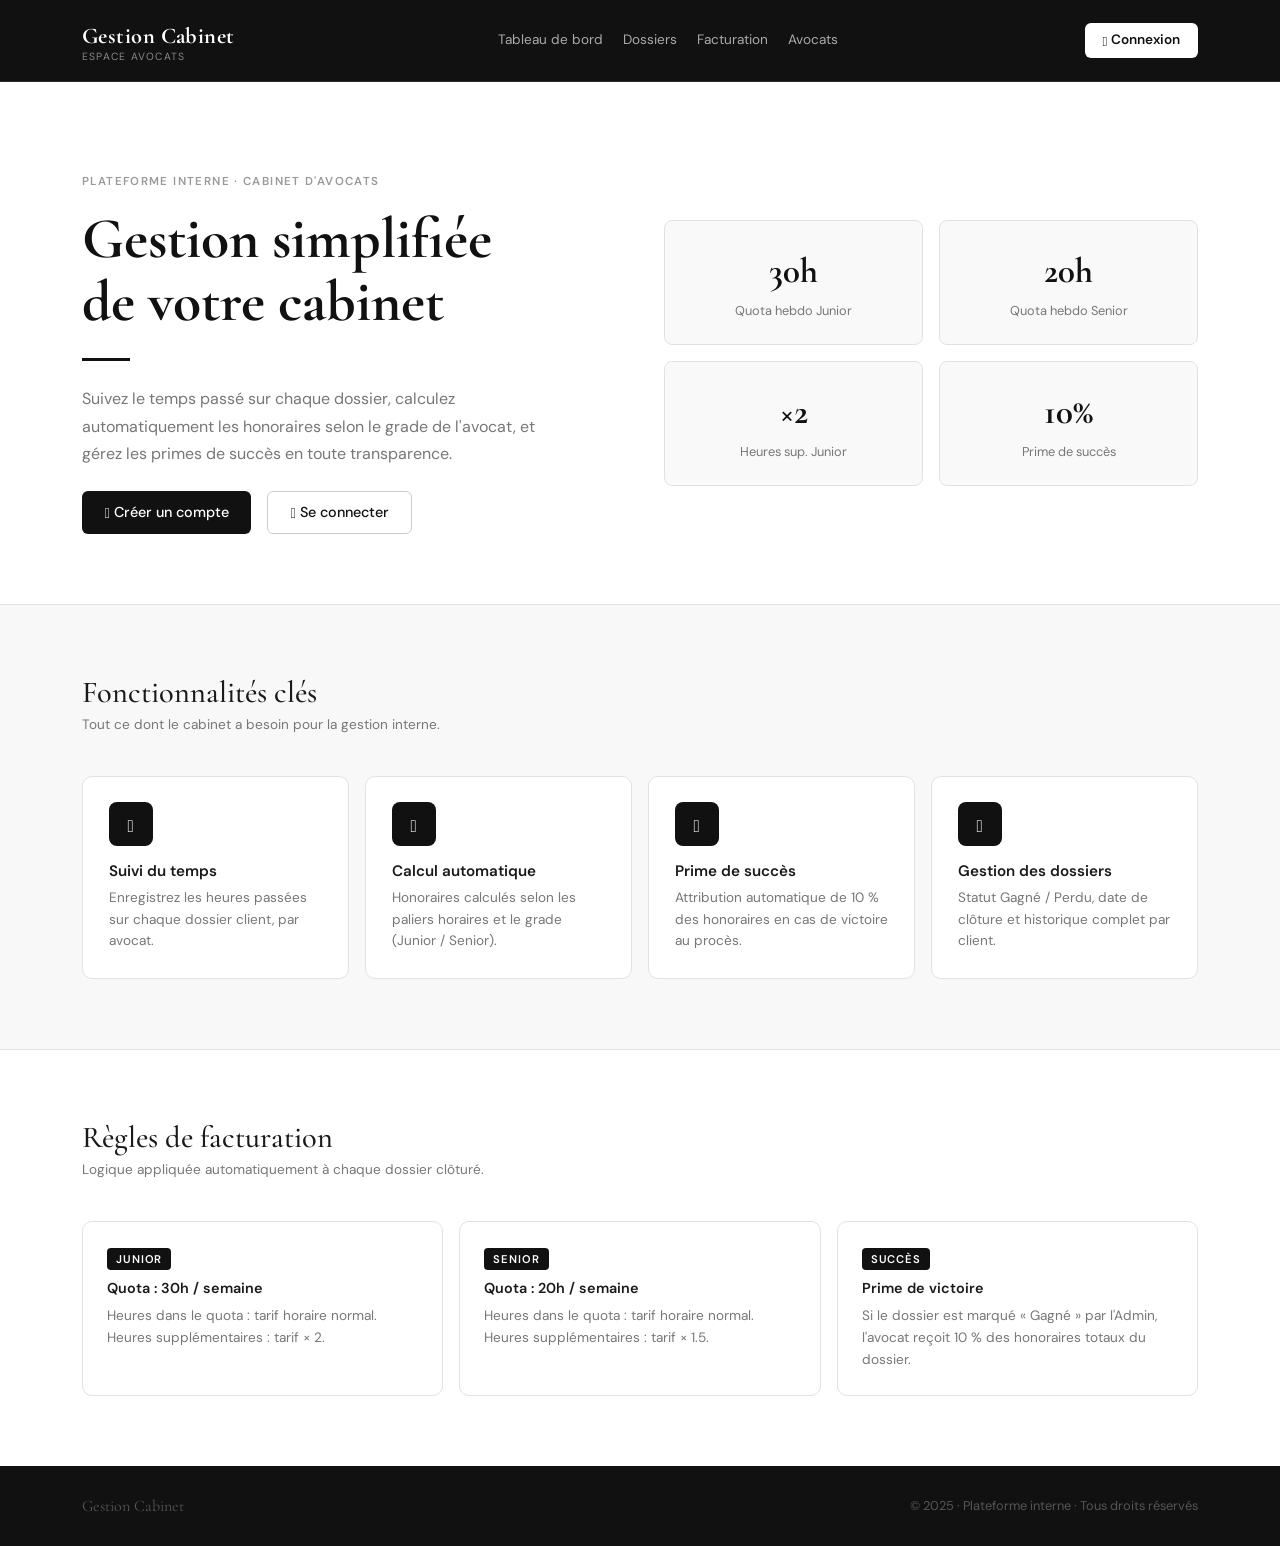
==== index.html @ fd69fd49 "add index.html" ====
<!DOCTYPE html>
<html lang="fr">

<head>
  <meta charset="UTF-8" />
  <meta name="viewport" content="width=device-width, initial-scale=1.0" />
  <title>Gestion Cabinet — Espace Avocats</title>
  <link href="./assets/css/bootstrap.min.css" rel="stylesheet" />
  <link
    href="https://fonts.googleapis.com/css2?family=Cormorant+Garamond:wght@400;600;700&family=DM+Sans:wght@300;400;500;600&display=swap"
    rel="stylesheet" />
  <link href="./assets/css/bootstrap-icons.min.css" rel="stylesheet" />
  <script src="./assets/js/jquery-4.0.0.min.js"></script>
  <style>
    :root {
      --dark: #111111;
      --dark2: #1c1c1c;
      --accent: #2c2c2c;
      --border: #e2e2e2;
      --text: #1a1a1a;
      --muted: #777;
    }

    * {
      box-sizing: border-box;
    }

    body {
      font-family: 'DM Sans', sans-serif;
      background: #ffffff;
      color: var(--text);
      min-height: 100vh;
    }

    h1,
    h2,
    h3,
    .font-serif {
      font-family: 'Cormorant Garamond', serif;
    }

    /* ---- NAVBAR ---- */
    .navbar {
      background-color: var(--dark) !important;
      padding: 0.85rem 0;
      border-bottom: 1px solid #2a2a2a;
    }

    .navbar-brand {
      font-family: 'Cormorant Garamond', serif;
      font-size: 1.4rem;
      font-weight: 700;
      color: #fff !important;
      letter-spacing: 0.02em;
    }

    .navbar-brand small {
      font-size: 0.65rem;
      font-family: 'DM Sans', sans-serif;
      font-weight: 400;
      letter-spacing: 0.12em;
      text-transform: uppercase;
      color: #888;
      display: block;
      line-height: 1;
    }

    .navbar .nav-link {
      color: #aaa !important;
      font-size: 0.85rem;
      transition: color .2s;
    }

    .navbar .nav-link:hover {
      color: #fff !important;
    }

    .btn-dark-nav {
      background: #fff;
      color: var(--dark);
      font-weight: 600;
      font-size: 0.85rem;
      border: none;
      padding: 0.45rem 1.1rem;
      border-radius: 6px;
      transition: background .2s, color .2s;
    }

    .btn-dark-nav:hover {
      background: #e0e0e0;
      color: var(--dark);
    }

    /* ---- MODAL ---- */
    .modal-header {
      border-bottom: 1px solid var(--border);
    }

    .modal-footer {
      border-top: 1px solid var(--border);
    }

    .modal-title {
      font-family: 'Cormorant Garamond', serif;
      font-size: 1.4rem;
    }

    .btn-dark-main {
      background: var(--dark);
      color: #fff;
      border: none;
      font-weight: 500;
      font-size: 0.9rem;
      padding: 0.6rem 1.4rem;
      border-radius: 6px;
      transition: background .2s;
    }

    .btn-dark-main:hover {
      background: #2c2c2c;
      color: #fff;
    }

    .btn-outline-dark-main {
      background: transparent;
      color: var(--dark);
      border: 1px solid #ccc;
      font-weight: 500;
      font-size: 0.9rem;
      padding: 0.6rem 1.4rem;
      border-radius: 6px;
      transition: border-color .2s, background .2s;
    }

    .btn-outline-dark-main:hover {
      border-color: var(--dark);
      background: #f5f5f5;
    }

    .form-control,
    .form-select {
      border: 1px solid #d5d5d5;
      border-radius: 6px;
      font-size: 0.9rem;
      padding: 0.55rem 0.85rem;
    }

    .form-control:focus,
    .form-select:focus {
      border-color: var(--dark);
      box-shadow: 0 0 0 3px rgba(17, 17, 17, .08);
    }

    .form-label {
      font-size: 0.82rem;
      font-weight: 600;
      color: #444;
      margin-bottom: 0.3rem;
    }

    /* ---- HERO ---- */
    .hero {
      padding: 90px 0 70px;
      background: #fff;
    }

    .hero h1 {
      font-size: clamp(2.4rem, 4.5vw, 3.6rem);
      font-weight: 700;
      line-height: 1.1;
      color: var(--dark);
    }

    .hero p {
      font-size: 1rem;
      color: var(--muted);
      max-width: 480px;
      line-height: 1.7;
    }

    .hero-divider {
      width: 48px;
      height: 3px;
      background: var(--dark);
      margin: 1.5rem 0;
    }

    /* ---- FEATURES ---- */
    .features {
      padding: 70px 0;
      background: #f8f8f8;
      border-top: 1px solid var(--border);
      border-bottom: 1px solid var(--border);
    }

    .feat-card {
      background: #fff;
      border: 1px solid var(--border);
      border-radius: 10px;
      padding: 1.6rem;
      height: 100%;
      transition: border-color .25s, box-shadow .25s;
    }

    .feat-card:hover {
      border-color: #aaa;
      box-shadow: 0 4px 20px rgba(0, 0, 0, 0.06);
    }

    .feat-icon {
      width: 44px;
      height: 44px;
      background: var(--dark);
      border-radius: 8px;
      display: flex;
      align-items: center;
      justify-content: center;
      color: #fff;
      font-size: 1.1rem;
      margin-bottom: 1rem;
      flex-shrink: 0;
    }

    .feat-card h6 {
      font-weight: 600;
      font-size: 0.95rem;
      margin-bottom: 0.4rem;
    }

    .feat-card p {
      font-size: 0.85rem;
      color: var(--muted);
      margin: 0;
      line-height: 1.6;
    }

    /* ---- RULES ---- */
    .rules-section {
      padding: 70px 0;
    }

    .rule-badge {
      display: inline-block;
      background: var(--dark);
      color: #fff;
      border-radius: 4px;
      font-size: 0.7rem;
      font-weight: 600;
      letter-spacing: 0.08em;
      text-transform: uppercase;
      padding: 3px 9px;
      margin-bottom: 0.6rem;
    }

    .rule-card {
      border: 1px solid var(--border);
      border-radius: 10px;
      padding: 1.5rem;
      background: #fff;
      height: 100%;
    }

    .rule-card h6 {
      font-weight: 600;
      font-size: 0.9rem;
    }

    .rule-card p {
      font-size: 0.85rem;
      color: var(--muted);
      margin: 0;
      line-height: 1.6;
    }

    /* ---- FOOTER ---- */
    footer {
      background: var(--dark);
      color: #666;
      padding: 28px 0;
      font-size: 0.8rem;
    }

    footer span {
      color: #555;
    }

    /* ---- TABS in modal ---- */
    .modal .nav-tabs {
      border-bottom: 1px solid var(--border);
      margin-bottom: 1.2rem;
    }

    .modal .nav-tabs .nav-link {
      font-size: 0.85rem;
      font-weight: 500;
      color: var(--muted);
      border: none;
      padding: 0.5rem 1rem;
      border-bottom: 2px solid transparent;
      border-radius: 0;
    }

    .modal .nav-tabs .nav-link.active {
      color: var(--dark);
      border-bottom-color: var(--dark);
      background: none;
    }

    @keyframes fadeUp {
      from {
        opacity: 0;
        transform: translateY(16px);
      }

      to {
        opacity: 1;
        transform: translateY(0);
      }
    }

    .fade-up {
      animation: fadeUp .6s ease both;
    }

    .d1 {
      animation-delay: .1s;
    }

    .d2 {
      animation-delay: .2s;
    }

    .d3 {
      animation-delay: .3s;
    }
  </style>
</head>

<body>

  <!-- NAVBAR -->
  <nav class="navbar navbar-expand-lg navbar-dark">
    <div class="container">
      <a class="navbar-brand" href="#">
        Gestion Cabinet
        <small>Espace Avocats</small>
      </a>
      <button class="navbar-toggler border-0" type="button" data-bs-toggle="collapse" data-bs-target="#nav">
        <span class="navbar-toggler-icon"></span>
      </button>
      <div class="collapse navbar-collapse" id="nav">
        <ul class="navbar-nav mx-auto gap-1">
          <li class="nav-item"><a class="nav-link" href="#">Tableau de bord</a></li>
          <li class="nav-item"><a class="nav-link" href="#">Dossiers</a></li>
          <li class="nav-item"><a class="nav-link" href="#">Facturation</a></li>
          <li class="nav-item"><a class="nav-link" href="#">Avocats</a></li>
        </ul>
        <div class="d-flex gap-2 mt-3 mt-lg-0">
          <button class="btn-dark-nav" data-bs-toggle="modal" data-bs-target="#authModal">
            <i class="bi bi-box-arrow-in-right me-1"></i>Connexion
          </button>
        </div>
      </div>
    </div>
  </nav>

  <!-- HERO -->
  <section class="hero">
    <div class="container">
      <div class="row align-items-center g-5">
        <div class="col-lg-6">
          <p class="text-uppercase" style="font-size:.72rem;letter-spacing:.12em;color:#999;font-weight:600;"
            class="fade-up">
            Plateforme interne · Cabinet d'avocats
          </p>
          <h1 class="fade-up d1">Gestion simplifiée<br />de votre cabinet</h1>
          <div class="hero-divider fade-up d2"></div>
          <p class="fade-up d2">
            Suivez le temps passé sur chaque dossier, calculez automatiquement les honoraires selon le grade de
            l'avocat, et gérez les primes de succès en toute transparence.
          </p>
          <div class="d-flex gap-3 flex-wrap mt-4 fade-up d3">
            <button class="btn-dark-main" data-bs-toggle="modal" data-bs-target="#authModal">
              <i class="bi bi-person-plus me-1"></i>Créer un compte
            </button>
            <button class="btn-outline-dark-main" data-bs-toggle="modal" data-bs-target="#authModal"
              onclick="switchTab('login')">
              <i class="bi bi-box-arrow-in-right me-1"></i>Se connecter
            </button>
          </div>
        </div>
        <div class="col-lg-6 fade-up d2">
          <div class="row g-3">
            <div class="col-6">
              <div class="p-4 border rounded-3 text-center" style="background:#f9f9f9;">
                <div style="font-family:'Cormorant Garamond',serif;font-size:2.2rem;font-weight:700;color:var(--dark);">
                  30h</div>
                <div style="font-size:.8rem;color:var(--muted);margin-top:.2rem;">Quota hebdo Junior</div>
              </div>
            </div>
            <div class="col-6">
              <div class="p-4 border rounded-3 text-center" style="background:#f9f9f9;">
                <div style="font-family:'Cormorant Garamond',serif;font-size:2.2rem;font-weight:700;color:var(--dark);">
                  20h</div>
                <div style="font-size:.8rem;color:var(--muted);margin-top:.2rem;">Quota hebdo Senior</div>
              </div>
            </div>
            <div class="col-6">
              <div class="p-4 border rounded-3 text-center" style="background:#f9f9f9;">
                <div style="font-family:'Cormorant Garamond',serif;font-size:2.2rem;font-weight:700;color:var(--dark);">
                  ×2</div>
                <div style="font-size:.8rem;color:var(--muted);margin-top:.2rem;">Heures sup. Junior</div>
              </div>
            </div>
            <div class="col-6">
              <div class="p-4 border rounded-3 text-center" style="background:#f9f9f9;">
                <div style="font-family:'Cormorant Garamond',serif;font-size:2.2rem;font-weight:700;color:var(--dark);">
                  10%</div>
                <div style="font-size:.8rem;color:var(--muted);margin-top:.2rem;">Prime de succès</div>
              </div>
            </div>
          </div>
        </div>
      </div>
    </div>
  </section>

  <!-- FEATURES -->
  <section class="features">
    <div class="container">
      <h2 class="mb-1" style="font-size:1.9rem;">Fonctionnalités clés</h2>
      <p style="font-size:.85rem;color:var(--muted);margin-bottom:2.5rem;">Tout ce dont le cabinet a besoin pour la
        gestion interne.</p>
      <div class="row g-3">
        <div class="col-md-6 col-lg-3">
          <div class="feat-card">
            <div class="feat-icon"><i class="bi bi-clock-history"></i></div>
            <h6>Suivi du temps</h6>
            <p>Enregistrez les heures passées sur chaque dossier client, par avocat.</p>
          </div>
        </div>
        <div class="col-md-6 col-lg-3">
          <div class="feat-card">
            <div class="feat-icon"><i class="bi bi-calculator"></i></div>
            <h6>Calcul automatique</h6>
            <p>Honoraires calculés selon les paliers horaires et le grade (Junior / Senior).</p>
          </div>
        </div>
        <div class="col-md-6 col-lg-3">
          <div class="feat-card">
            <div class="feat-icon"><i class="bi bi-trophy"></i></div>
            <h6>Prime de succès</h6>
            <p>Attribution automatique de 10 % des honoraires en cas de victoire au procès.</p>
          </div>
        </div>
        <div class="col-md-6 col-lg-3">
          <div class="feat-card">
            <div class="feat-icon"><i class="bi bi-folder2-open"></i></div>
            <h6>Gestion des dossiers</h6>
            <p>Statut Gagné / Perdu, date de clôture et historique complet par client.</p>
          </div>
        </div>
      </div>
    </div>
  </section>

  <!-- RÈGLES MÉTIER -->
  <section class="rules-section">
    <div class="container">
      <h2 class="mb-1" style="font-size:1.9rem;">Règles de facturation</h2>
      <p style="font-size:.85rem;color:var(--muted);margin-bottom:2.5rem;">Logique appliquée automatiquement à chaque
        dossier clôturé.</p>
      <div class="row g-3">
        <div class="col-md-6 col-lg-4">
          <div class="rule-card">
            <div class="rule-badge">Junior</div>
            <h6>Quota : 30h / semaine</h6>
            <p>Heures dans le quota : tarif horaire normal.<br />Heures supplémentaires : tarif × 2.</p>
          </div>
        </div>
        <div class="col-md-6 col-lg-4">
          <div class="rule-card">
            <div class="rule-badge">Senior</div>
            <h6>Quota : 20h / semaine</h6>
            <p>Heures dans le quota : tarif horaire normal.<br />Heures supplémentaires : tarif × 1.5.</p>
          </div>
        </div>
        <div class="col-md-6 col-lg-4">
          <div class="rule-card">
            <div class="rule-badge">Succès</div>
            <h6>Prime de victoire</h6>
            <p>Si le dossier est marqué « Gagné » par l'Admin, l'avocat reçoit 10 % des honoraires totaux du dossier.
            </p>
          </div>
        </div>
      </div>
    </div>
  </section>

  <!-- FOOTER -->
  <footer>
    <div class="container d-flex flex-wrap justify-content-between align-items-center gap-2">
      <span style="color:#555;font-family:'Cormorant Garamond',serif;font-size:1rem;">Gestion Cabinet</span>
      <span>© 2025 · Plateforme interne · Tous droits réservés</span>
    </div>
  </footer>

  <!-- MODAL AUTH -->
  <div class="modal fade" id="authModal" tabindex="-1">
    <div class="modal-dialog modal-dialog-centered" style="max-width:420px;">
      <div class="modal-content border-0 shadow">
        <div class="modal-header px-4 pt-4 pb-0 border-0">
          <h5 class="modal-title">Accès à l'espace cabinet</h5>
          <button type="button" class="btn-close" data-bs-dismiss="modal"></button>
        </div>
        <div class="modal-body px-4 pb-4">
          <!-- Tabs -->
          <ul class="nav nav-tabs" id="authTabs">
            <li class="nav-item">
              <button class="nav-link active" id="tab-login" onclick="switchTab('login')">Connexion</button>
            </li>
            <li class="nav-item">
              <button class="nav-link" id="tab-register" onclick="switchTab('register')">Inscription</button>
            </li>
          </ul>

          <!-- LOGIN -->
          <div id="pane-login">
            <div class="mb-3">
              <label class="form-label">Adresse email</label>
              <input type="email" class="form-control" placeholder="avocat@cabinet.fr" />
            </div>
            <div class="mb-3">
              <label class="form-label">Mot de passe</label>
              <input type="password" class="form-control" placeholder="••••••••" />
            </div>
            <div class="d-flex justify-content-between align-items-center mb-4">
              <div class="form-check mb-0">
                <input class="form-check-input" type="checkbox" id="remember" />
                <label class="form-check-label" for="remember" style="font-size:.82rem;">Se souvenir de moi</label>
              </div>
              <a href="#" style="font-size:.82rem;color:var(--muted);text-decoration:none;">Mot de passe oublié ?</a>
            </div>
            <button class="btn-dark-main w-100">Se connecter</button>
          </div>

          <!-- REGISTER -->
          <div id="pane-register" style="display:none;">
            <div class="row g-3 mb-3">
              <div class="col-6">
                <label class="form-label">Nom</label>
                <input type="text" id="r-nom" name="r-nom" class="form-control" placeholder="Jean" />
              </div>
              <div class="col-6">
                <label class="form-label">Grade</label>
                <select class="form-select" id="r-grade" name="r-grade">
                  <option value="" disabled selected>grade</option>
                  <option>Junior</option>
                  <option>Senior</option>
                </select>
              </div>
            </div>
            <div class="mb-3">
              <label class="form-label">Adresse email</label>
              <input type="email" id="r-email" name="r-email" class="form-control" placeholder="avocat@cabinet.fr" />
            </div>
            <div class="row g-3 mb-3">
              <div class="col-6">
                <label class="form-label">Mot de passe</label>
                <input type="password" class="form-control" placeholder="••••••••" />
              </div>

              <div class="col-6">
                <label class="form-label">Confirmation mot de passe</label>
                <input type="password" class="form-control" placeholder="••••••••" />
              </div>
            </div>
            <button class="btn-dark-main w-100">Créer mon compte</button>
          </div>

        </div>
      </div>
    </div>
  </div>

  <script src="./assets/js/bootstrap.bundle.min.js"></script>
  <script>
    function switchTab(tab) {
      const isLogin = tab === 'login';
      document.getElementById('pane-login').style.display = isLogin ? 'block' : 'none';
      document.getElementById('pane-register').style.display = isLogin ? 'none' : 'block';
      document.getElementById('tab-login').classList.toggle('active', isLogin);
      document.getElementById('tab-register').classList.toggle('active', !isLogin);
    }
  </script>
  <script src="./scripts/index.js"></script>

</body>

</html>
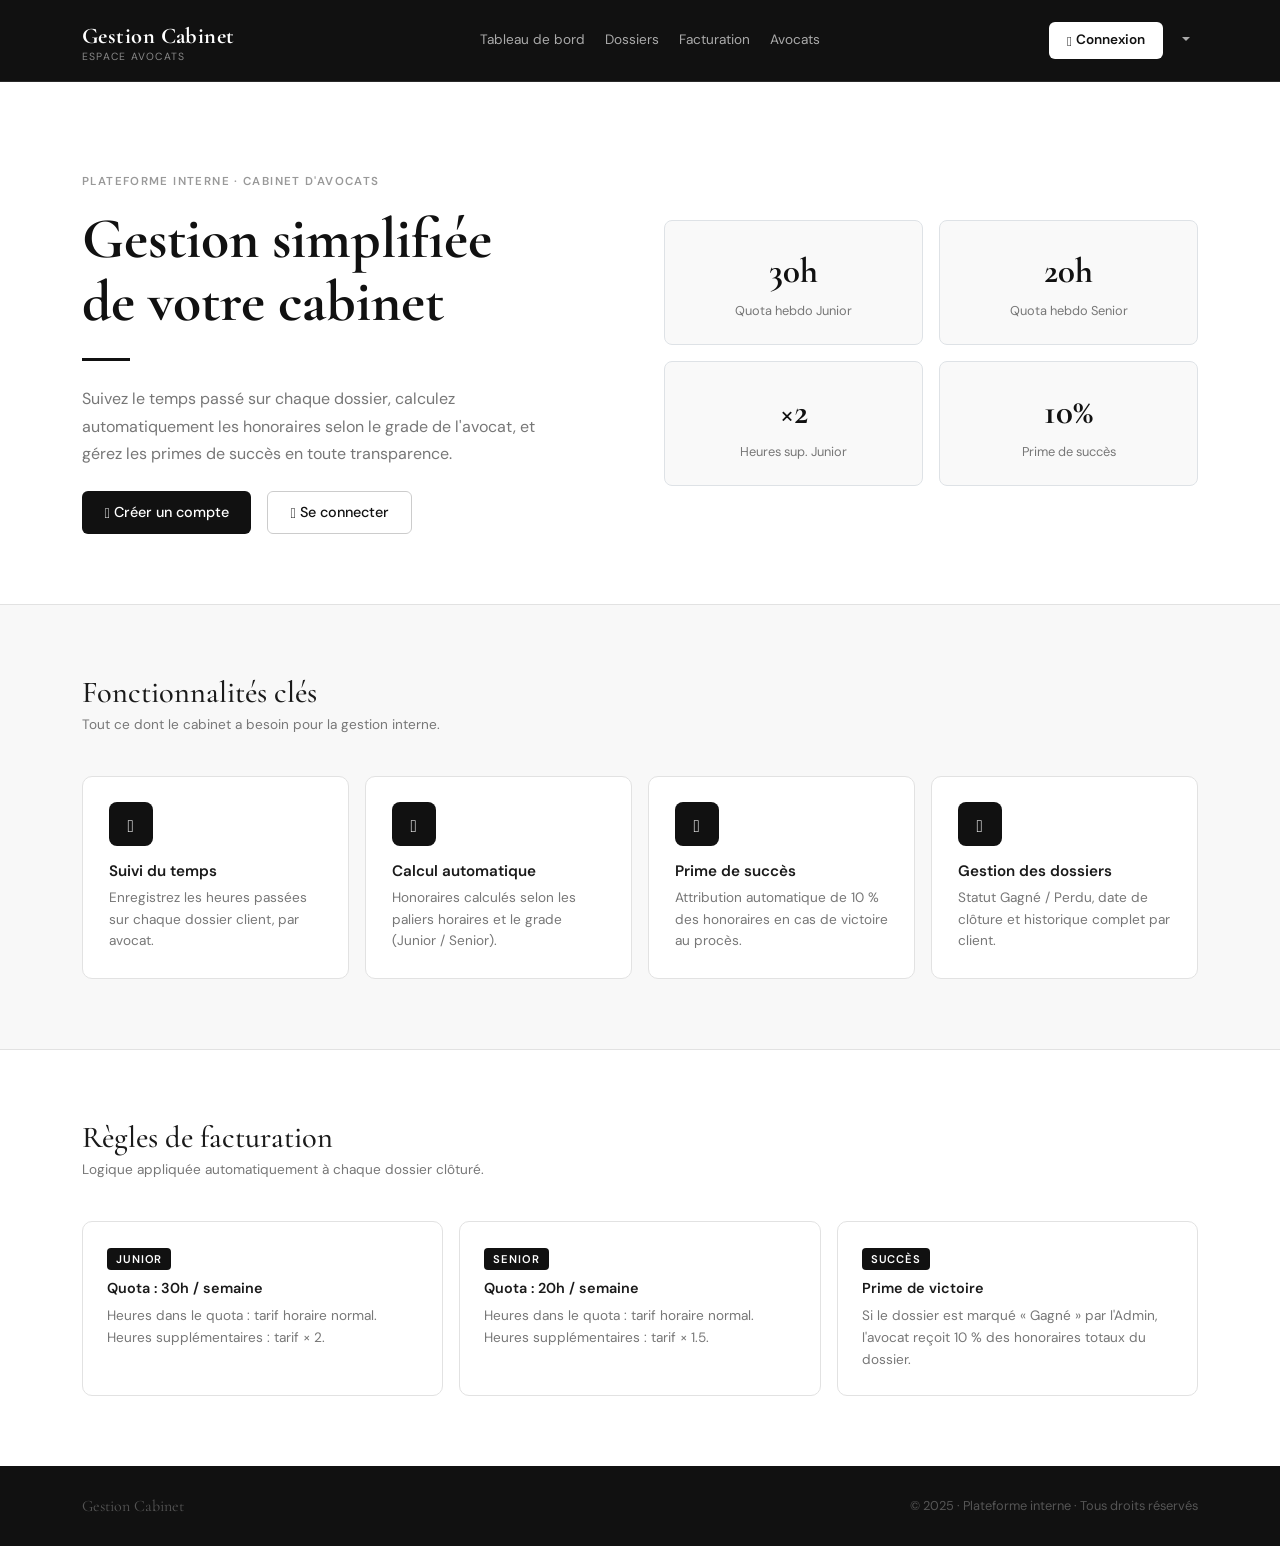
==== commit 99fdabf9: "add connexion feature" ====
--- a/index.html
+++ b/index.html
@@ -356,9 +356,25 @@
           <li class="nav-item"><a class="nav-link" href="#">Avocats</a></li>
         </ul>
         <div class="d-flex gap-2 mt-3 mt-lg-0">
-          <button class="btn-dark-nav" data-bs-toggle="modal" data-bs-target="#authModal">
+          <button class="btn-dark-nav" id="connexionBtn" onclick="getIdentifiant()" data-bs-toggle="modal"
+            data-bs-target="#authModal">
             <i class="bi bi-box-arrow-in-right me-1"></i>Connexion
           </button>
+          <div class="collapse navbar-collapse" id="navbarNavDarkDropdown">
+            <ul class="navbar-nav">
+              <li class="nav-item dropdown">
+                <a class="nav-link dropdown-toggle" href="#" id="navbarDarkDropdownMenuLink" role="button"
+                  data-bs-toggle="dropdown" aria-expanded="false">
+
+                </a>
+                <ul class="dropdown-menu dropdown-menu-dark" aria-labelledby="navbarDarkDropdownMenuLink">
+                  <li><a class="dropdown-item" href="#">Mon profil</a></li>
+                  <li><a class="dropdown-item" href="#">liste des utilisateurs</a></li>
+                  <li><a class="dropdown-item" href="#">Se déconnecter</a></li>
+                </ul>
+              </li>
+            </ul>
+          </div>
         </div>
       </div>
     </div>
@@ -511,7 +527,7 @@
       <div class="modal-content border-0 shadow">
         <div class="modal-header px-4 pt-4 pb-0 border-0">
           <h5 class="modal-title">Accès à l'espace cabinet</h5>
-          <button type="button" class="btn-close" data-bs-dismiss="modal"></button>
+          <button type="button" class="btn-close" onclick="resetForms()" data-bs-dismiss="modal"></button>
         </div>
         <div class="modal-body px-4 pb-4">
           <!-- Tabs -->
@@ -526,56 +542,68 @@
 
           <!-- LOGIN -->
           <div id="pane-login">
-            <div class="mb-3">
-              <label class="form-label">Adresse email</label>
-              <input type="email" class="form-control" placeholder="avocat@cabinet.fr" />
-            </div>
-            <div class="mb-3">
-              <label class="form-label">Mot de passe</label>
-              <input type="password" class="form-control" placeholder="••••••••" />
-            </div>
-            <div class="d-flex justify-content-between align-items-center mb-4">
-              <div class="form-check mb-0">
-                <input class="form-check-input" type="checkbox" id="remember" />
-                <label class="form-check-label" for="remember" style="font-size:.82rem;">Se souvenir de moi</label>
-              </div>
-              <a href="#" style="font-size:.82rem;color:var(--muted);text-decoration:none;">Mot de passe oublié ?</a>
-            </div>
-            <button class="btn-dark-main w-100">Se connecter</button>
+            <form id="loginForm">
+              <div class="mb-3">
+                <label class="form-label">Adresse email</label>
+                <input type="email" id="l-email" class="form-control formItem" placeholder="avocat@cabinet.fr" />
+                <span id="invalid-login-email-feedbak" class="text-danger feedbak"></span>
+              </div>
+              <div class="mb-3">
+                <label class="form-label">Mot de passe</label>
+                <input type="password" id="l-password" class="form-control formItem" placeholder="••••••••" />
+                <span id="invalid-login-password-feedbak" class="text-danger feedbak"></span>
+              </div>
+              <div class="d-flex justify-content-between align-items-center mb-4">
+                <div class="form-check mb-0">
+                  <input class="form-check-input" type="checkbox" id="remember" />
+                  <label class="form-check-label" for="remember" style="font-size:.82rem;">Se souvenir de moi</label>
+                </div>
+                <a href="#" style="font-size:.82rem;color:var(--muted);text-decoration:none;">Mot de passe oublié ?</a>
+              </div>
+              <button class="btn-dark-main w-100" id="loginBtn">Se connecter</button>
+            </form>
           </div>
 
           <!-- REGISTER -->
           <div id="pane-register" style="display:none;">
-            <div class="row g-3 mb-3">
-              <div class="col-6">
-                <label class="form-label">Nom</label>
-                <input type="text" id="r-nom" name="r-nom" class="form-control" placeholder="Jean" />
-              </div>
-              <div class="col-6">
-                <label class="form-label">Grade</label>
-                <select class="form-select" id="r-grade" name="r-grade">
-                  <option value="" disabled selected>grade</option>
-                  <option>Junior</option>
-                  <option>Senior</option>
-                </select>
-              </div>
-            </div>
-            <div class="mb-3">
-              <label class="form-label">Adresse email</label>
-              <input type="email" id="r-email" name="r-email" class="form-control" placeholder="avocat@cabinet.fr" />
-            </div>
-            <div class="row g-3 mb-3">
-              <div class="col-6">
-                <label class="form-label">Mot de passe</label>
-                <input type="password" class="form-control" placeholder="••••••••" />
-              </div>
-
-              <div class="col-6">
-                <label class="form-label">Confirmation mot de passe</label>
-                <input type="password" class="form-control" placeholder="••••••••" />
-              </div>
-            </div>
-            <button class="btn-dark-main w-100">Créer mon compte</button>
+            <form id="registerForm" action="#">
+              <div class="row g-3 mb-3">
+                <div class="col-6">
+                  <label class="form-label">Nom complet</label>
+                  <input type="text" id="r-nom" name="r-nom" class="form-control formItem" placeholder="Jean" />
+                  <span id="invalid-nom-feedbak" class="text-danger feedbak"></span>
+                </div>
+                <div class="col-6">
+                  <label class="form-label">Grade</label>
+                  <select class="form-select formItem" id="r-grade" name="r-grade">
+                    <option></option>
+                    <option>Junior</option>
+                    <option>Senior</option>
+                  </select>
+                  <span id="invalid-grade-feedbak" class="text-danger feedbak"></span>
+                </div>
+              </div>
+              <div class="mb-3">
+                <label class="form-label">Adresse email</label>
+                <input type="email" id="r-email" name="r-email" class="form-control formItem"
+                  placeholder="avocat@cabinet.fr" />
+                <span id="invalid-email-feedbak" class="text-danger feedbak"></span>
+              </div>
+              <div class="row g-3 mb-3">
+                <div class="col-6">
+                  <label class="form-label">Mot de passe</label>
+                  <input type="password" class="form-control formItem" id="r-password" placeholder="••••••••" />
+                  <span id="invalid-password-feedbak" class="text-danger feedbak"></span>
+                </div>
+
+                <div class="col-6">
+                  <label class="form-label">Confirmation mot de passe</label>
+                  <input type="password" class="form-control" id="r-password-confirm" placeholder="••••••••" />
+                  <span id="invalid-password-confirm-feedbak" class="text-danger feedbak"></span>
+                </div>
+              </div>
+              <button class="btn-dark-main w-100" id="registerBtn">Créer mon compte</button>
+            </form>
           </div>
 
         </div>
@@ -594,7 +622,7 @@
     }
   </script>
   <script src="./scripts/index.js"></script>
-
+  <script src="./scripts/conntectedUser.js"></script>
 </body>
 
 </html>
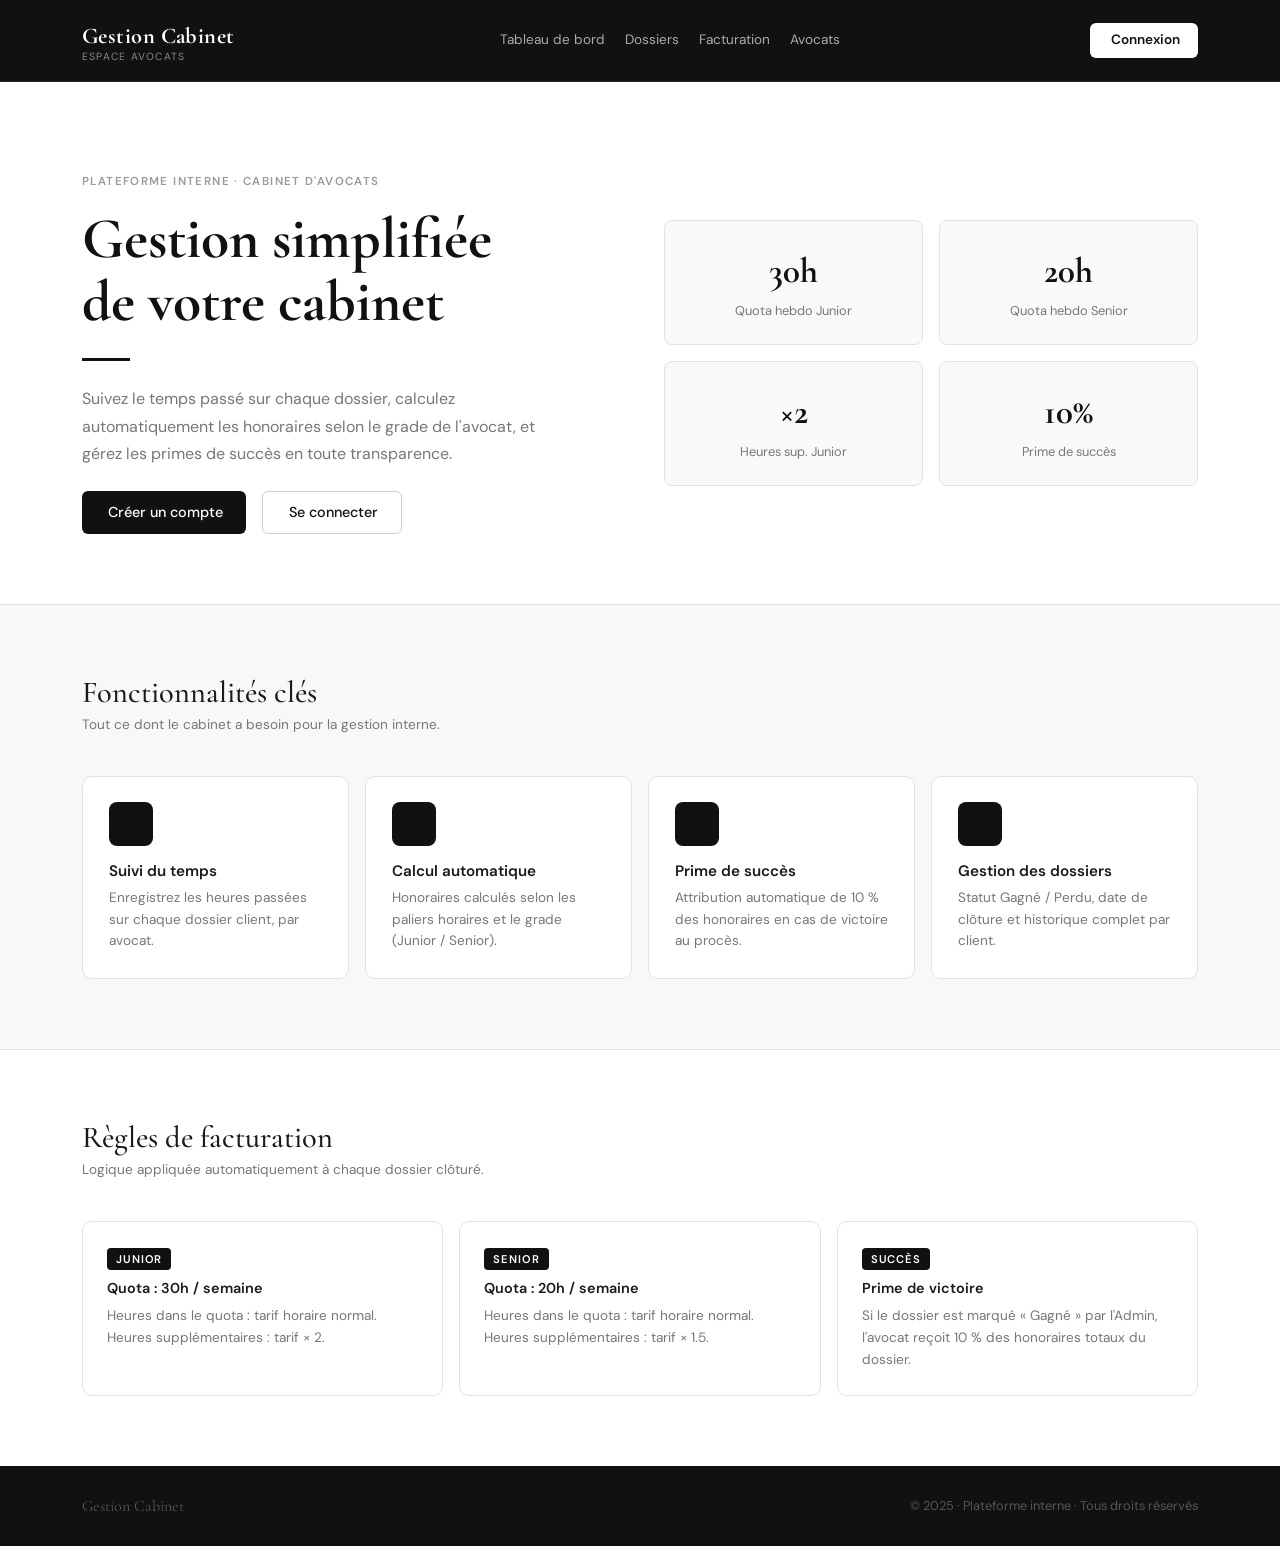
==== commit 21152f81: "add deconnexion feature" ====
--- a/index.html
+++ b/index.html
@@ -9,331 +9,10 @@
   <link
     href="https://fonts.googleapis.com/css2?family=Cormorant+Garamond:wght@400;600;700&family=DM+Sans:wght@300;400;500;600&display=swap"
     rel="stylesheet" />
-  <link href="./assets/css/bootstrap-icons.min.css" rel="stylesheet" />
   <script src="./assets/js/jquery-4.0.0.min.js"></script>
-  <style>
-    :root {
-      --dark: #111111;
-      --dark2: #1c1c1c;
-      --accent: #2c2c2c;
-      --border: #e2e2e2;
-      --text: #1a1a1a;
-      --muted: #777;
-    }
-
-    * {
-      box-sizing: border-box;
-    }
-
-    body {
-      font-family: 'DM Sans', sans-serif;
-      background: #ffffff;
-      color: var(--text);
-      min-height: 100vh;
-    }
-
-    h1,
-    h2,
-    h3,
-    .font-serif {
-      font-family: 'Cormorant Garamond', serif;
-    }
-
-    /* ---- NAVBAR ---- */
-    .navbar {
-      background-color: var(--dark) !important;
-      padding: 0.85rem 0;
-      border-bottom: 1px solid #2a2a2a;
-    }
-
-    .navbar-brand {
-      font-family: 'Cormorant Garamond', serif;
-      font-size: 1.4rem;
-      font-weight: 700;
-      color: #fff !important;
-      letter-spacing: 0.02em;
-    }
-
-    .navbar-brand small {
-      font-size: 0.65rem;
-      font-family: 'DM Sans', sans-serif;
-      font-weight: 400;
-      letter-spacing: 0.12em;
-      text-transform: uppercase;
-      color: #888;
-      display: block;
-      line-height: 1;
-    }
-
-    .navbar .nav-link {
-      color: #aaa !important;
-      font-size: 0.85rem;
-      transition: color .2s;
-    }
-
-    .navbar .nav-link:hover {
-      color: #fff !important;
-    }
-
-    .btn-dark-nav {
-      background: #fff;
-      color: var(--dark);
-      font-weight: 600;
-      font-size: 0.85rem;
-      border: none;
-      padding: 0.45rem 1.1rem;
-      border-radius: 6px;
-      transition: background .2s, color .2s;
-    }
-
-    .btn-dark-nav:hover {
-      background: #e0e0e0;
-      color: var(--dark);
-    }
-
-    /* ---- MODAL ---- */
-    .modal-header {
-      border-bottom: 1px solid var(--border);
-    }
-
-    .modal-footer {
-      border-top: 1px solid var(--border);
-    }
-
-    .modal-title {
-      font-family: 'Cormorant Garamond', serif;
-      font-size: 1.4rem;
-    }
-
-    .btn-dark-main {
-      background: var(--dark);
-      color: #fff;
-      border: none;
-      font-weight: 500;
-      font-size: 0.9rem;
-      padding: 0.6rem 1.4rem;
-      border-radius: 6px;
-      transition: background .2s;
-    }
-
-    .btn-dark-main:hover {
-      background: #2c2c2c;
-      color: #fff;
-    }
-
-    .btn-outline-dark-main {
-      background: transparent;
-      color: var(--dark);
-      border: 1px solid #ccc;
-      font-weight: 500;
-      font-size: 0.9rem;
-      padding: 0.6rem 1.4rem;
-      border-radius: 6px;
-      transition: border-color .2s, background .2s;
-    }
-
-    .btn-outline-dark-main:hover {
-      border-color: var(--dark);
-      background: #f5f5f5;
-    }
-
-    .form-control,
-    .form-select {
-      border: 1px solid #d5d5d5;
-      border-radius: 6px;
-      font-size: 0.9rem;
-      padding: 0.55rem 0.85rem;
-    }
-
-    .form-control:focus,
-    .form-select:focus {
-      border-color: var(--dark);
-      box-shadow: 0 0 0 3px rgba(17, 17, 17, .08);
-    }
-
-    .form-label {
-      font-size: 0.82rem;
-      font-weight: 600;
-      color: #444;
-      margin-bottom: 0.3rem;
-    }
-
-    /* ---- HERO ---- */
-    .hero {
-      padding: 90px 0 70px;
-      background: #fff;
-    }
-
-    .hero h1 {
-      font-size: clamp(2.4rem, 4.5vw, 3.6rem);
-      font-weight: 700;
-      line-height: 1.1;
-      color: var(--dark);
-    }
-
-    .hero p {
-      font-size: 1rem;
-      color: var(--muted);
-      max-width: 480px;
-      line-height: 1.7;
-    }
-
-    .hero-divider {
-      width: 48px;
-      height: 3px;
-      background: var(--dark);
-      margin: 1.5rem 0;
-    }
-
-    /* ---- FEATURES ---- */
-    .features {
-      padding: 70px 0;
-      background: #f8f8f8;
-      border-top: 1px solid var(--border);
-      border-bottom: 1px solid var(--border);
-    }
-
-    .feat-card {
-      background: #fff;
-      border: 1px solid var(--border);
-      border-radius: 10px;
-      padding: 1.6rem;
-      height: 100%;
-      transition: border-color .25s, box-shadow .25s;
-    }
-
-    .feat-card:hover {
-      border-color: #aaa;
-      box-shadow: 0 4px 20px rgba(0, 0, 0, 0.06);
-    }
-
-    .feat-icon {
-      width: 44px;
-      height: 44px;
-      background: var(--dark);
-      border-radius: 8px;
-      display: flex;
-      align-items: center;
-      justify-content: center;
-      color: #fff;
-      font-size: 1.1rem;
-      margin-bottom: 1rem;
-      flex-shrink: 0;
-    }
-
-    .feat-card h6 {
-      font-weight: 600;
-      font-size: 0.95rem;
-      margin-bottom: 0.4rem;
-    }
-
-    .feat-card p {
-      font-size: 0.85rem;
-      color: var(--muted);
-      margin: 0;
-      line-height: 1.6;
-    }
-
-    /* ---- RULES ---- */
-    .rules-section {
-      padding: 70px 0;
-    }
-
-    .rule-badge {
-      display: inline-block;
-      background: var(--dark);
-      color: #fff;
-      border-radius: 4px;
-      font-size: 0.7rem;
-      font-weight: 600;
-      letter-spacing: 0.08em;
-      text-transform: uppercase;
-      padding: 3px 9px;
-      margin-bottom: 0.6rem;
-    }
-
-    .rule-card {
-      border: 1px solid var(--border);
-      border-radius: 10px;
-      padding: 1.5rem;
-      background: #fff;
-      height: 100%;
-    }
-
-    .rule-card h6 {
-      font-weight: 600;
-      font-size: 0.9rem;
-    }
-
-    .rule-card p {
-      font-size: 0.85rem;
-      color: var(--muted);
-      margin: 0;
-      line-height: 1.6;
-    }
-
-    /* ---- FOOTER ---- */
-    footer {
-      background: var(--dark);
-      color: #666;
-      padding: 28px 0;
-      font-size: 0.8rem;
-    }
-
-    footer span {
-      color: #555;
-    }
-
-    /* ---- TABS in modal ---- */
-    .modal .nav-tabs {
-      border-bottom: 1px solid var(--border);
-      margin-bottom: 1.2rem;
-    }
-
-    .modal .nav-tabs .nav-link {
-      font-size: 0.85rem;
-      font-weight: 500;
-      color: var(--muted);
-      border: none;
-      padding: 0.5rem 1rem;
-      border-bottom: 2px solid transparent;
-      border-radius: 0;
-    }
-
-    .modal .nav-tabs .nav-link.active {
-      color: var(--dark);
-      border-bottom-color: var(--dark);
-      background: none;
-    }
-
-    @keyframes fadeUp {
-      from {
-        opacity: 0;
-        transform: translateY(16px);
-      }
-
-      to {
-        opacity: 1;
-        transform: translateY(0);
-      }
-    }
-
-    .fade-up {
-      animation: fadeUp .6s ease both;
-    }
-
-    .d1 {
-      animation-delay: .1s;
-    }
-
-    .d2 {
-      animation-delay: .2s;
-    }
-
-    .d3 {
-      animation-delay: .3s;
-    }
-  </style>
+
+  <script src="./scripts/conntectedUser.js"></script>
+  <link rel="stylesheet" href="./assets/css/styles.css" />
 </head>
 
 <body>
@@ -350,8 +29,8 @@
       </button>
       <div class="collapse navbar-collapse" id="nav">
         <ul class="navbar-nav mx-auto gap-1">
-          <li class="nav-item"><a class="nav-link" href="#">Tableau de bord</a></li>
-          <li class="nav-item"><a class="nav-link" href="#">Dossiers</a></li>
+          <li class="nav-item"><a class="nav-link" href="./pages/dashbord.html">Tableau de bord</a></li>
+          <li class="nav-item"><a class="nav-link" href="./pages/dossiers.html">Dossiers</a></li>
           <li class="nav-item"><a class="nav-link" href="#">Facturation</a></li>
           <li class="nav-item"><a class="nav-link" href="#">Avocats</a></li>
         </ul>
@@ -364,13 +43,15 @@
             <ul class="navbar-nav">
               <li class="nav-item dropdown">
                 <a class="nav-link dropdown-toggle" href="#" id="navbarDarkDropdownMenuLink" role="button"
-                  data-bs-toggle="dropdown" aria-expanded="false">
-
+                  data-bs-toggle="dropdown" aria-expanded="false" style="color:#aaa !important; font-size:0.85rem;">
                 </a>
-                <ul class="dropdown-menu dropdown-menu-dark" aria-labelledby="navbarDarkDropdownMenuLink">
-                  <li><a class="dropdown-item" href="#">Mon profil</a></li>
-                  <li><a class="dropdown-item" href="#">liste des utilisateurs</a></li>
-                  <li><a class="dropdown-item" href="#">Se déconnecter</a></li>
+                <ul class="dropdown-menu dropdown-menu-dark" aria-labelledby="navbarDarkDropdownMenuLink"
+                  style="background-color:#1c1c1c; border:1px solid #2a2a2a; border-radius:6px;">
+                  <li><a class="dropdown-item" href="#" style="color:#aaa; font-size:0.85rem;">Mon profil</a></li>
+                  <li><a class="dropdown-item" href="#" style="color:#aaa; font-size:0.85rem;">Liste des
+                      utilisateurs</a></li>
+                  <li><a class="dropdown-item" href="#" onclick="deconnexion()"
+                      style="color:#aaa; font-size:0.85rem;">Se déconnecter</a></li>
                 </ul>
               </li>
             </ul>
@@ -622,7 +303,6 @@
     }
   </script>
   <script src="./scripts/index.js"></script>
-  <script src="./scripts/conntectedUser.js"></script>
 </body>
 
 </html>
--- a/assets/css/styles.css
+++ b/assets/css/styles.css
@@ -0,0 +1,330 @@
+:root {
+    --dark: #111111;
+    --dark2: #1c1c1c;
+    --accent: #2c2c2c;
+    --border: #e2e2e2;
+    --text: #1a1a1a;
+    --muted: #777;
+}
+
+* {
+    box-sizing: border-box;
+}
+
+body {
+    font-family: 'DM Sans', sans-serif;
+    background: #ffffff;
+    color: var(--text);
+    min-height: 100vh;
+}
+
+h1,
+h2,
+h3,
+.font-serif {
+    font-family: 'Cormorant Garamond', serif;
+}
+
+/* ---- NAVBAR ---- */
+.navbar {
+    background-color: var(--dark) !important;
+    padding: 0.85rem 0;
+    border-bottom: 1px solid #2a2a2a;
+}
+
+.navbar-brand {
+    font-family: 'Cormorant Garamond', serif;
+    font-size: 1.4rem;
+    font-weight: 700;
+    color: #fff !important;
+    letter-spacing: 0.02em;
+}
+
+.navbar-brand small {
+    font-size: 0.65rem;
+    font-family: 'DM Sans', sans-serif;
+    font-weight: 400;
+    letter-spacing: 0.12em;
+    text-transform: uppercase;
+    color: #888;
+    display: block;
+    line-height: 1;
+}
+
+.navbar .nav-link {
+    color: #aaa !important;
+    font-size: 0.85rem;
+    transition: color .2s;
+}
+
+.navbar .nav-link:hover {
+    color: #fff !important;
+}
+
+.btn-dark-nav {
+    background: #fff;
+    color: var(--dark);
+    font-weight: 600;
+    font-size: 0.85rem;
+    border: none;
+    padding: 0.45rem 1.1rem;
+    border-radius: 6px;
+    transition: background .2s, color .2s;
+}
+
+.btn-dark-nav:hover {
+    background: #e0e0e0;
+    color: var(--dark);
+}
+
+/* ---- MODAL ---- */
+.modal-header {
+    border-bottom: 1px solid var(--border);
+}
+
+.modal-footer {
+    border-top: 1px solid var(--border);
+}
+
+.modal-title {
+    font-family: 'Cormorant Garamond', serif;
+    font-size: 1.4rem;
+}
+
+.btn-dark-main {
+    background: var(--dark);
+    color: #fff;
+    border: none;
+    font-weight: 500;
+    font-size: 0.9rem;
+    padding: 0.6rem 1.4rem;
+    border-radius: 6px;
+    transition: background .2s;
+}
+
+.btn-dark-main:hover {
+    background: #2c2c2c;
+    color: #fff;
+}
+
+.btn-outline-dark-main {
+    background: transparent;
+    color: var(--dark);
+    border: 1px solid #ccc;
+    font-weight: 500;
+    font-size: 0.9rem;
+    padding: 0.6rem 1.4rem;
+    border-radius: 6px;
+    transition: border-color .2s, background .2s;
+}
+
+.btn-outline-dark-main:hover {
+    border-color: var(--dark);
+    background: #f5f5f5;
+}
+
+.form-control,
+.form-select {
+    border: 1px solid #d5d5d5;
+    border-radius: 6px;
+    font-size: 0.9rem;
+    padding: 0.55rem 0.85rem;
+}
+
+.form-control:focus,
+.form-select:focus {
+    border-color: var(--dark);
+    box-shadow: 0 0 0 3px rgba(17, 17, 17, .08);
+}
+
+.form-label {
+    font-size: 0.82rem;
+    font-weight: 600;
+    color: #444;
+    margin-bottom: 0.3rem;
+}
+
+/* ---- HERO ---- */
+.hero {
+    padding: 90px 0 70px;
+    background: #fff;
+}
+
+.hero h1 {
+    font-size: clamp(2.4rem, 4.5vw, 3.6rem);
+    font-weight: 700;
+    line-height: 1.1;
+    color: var(--dark);
+}
+
+.hero p {
+    font-size: 1rem;
+    color: var(--muted);
+    max-width: 480px;
+    line-height: 1.7;
+}
+
+.hero-divider {
+    width: 48px;
+    height: 3px;
+    background: var(--dark);
+    margin: 1.5rem 0;
+}
+
+/* ---- FEATURES ---- */
+.features {
+    padding: 70px 0;
+    background: #f8f8f8;
+    border-top: 1px solid var(--border);
+    border-bottom: 1px solid var(--border);
+}
+
+.feat-card {
+    background: #fff;
+    border: 1px solid var(--border);
+    border-radius: 10px;
+    padding: 1.6rem;
+    height: 100%;
+    transition: border-color .25s, box-shadow .25s;
+}
+
+.feat-card:hover {
+    border-color: #aaa;
+    box-shadow: 0 4px 20px rgba(0, 0, 0, 0.06);
+}
+
+.feat-icon {
+    width: 44px;
+    height: 44px;
+    background: var(--dark);
+    border-radius: 8px;
+    display: flex;
+    align-items: center;
+    justify-content: center;
+    color: #fff;
+    font-size: 1.1rem;
+    margin-bottom: 1rem;
+    flex-shrink: 0;
+}
+
+.feat-card h6 {
+    font-weight: 600;
+    font-size: 0.95rem;
+    margin-bottom: 0.4rem;
+}
+
+.feat-card p {
+    font-size: 0.85rem;
+    color: var(--muted);
+    margin: 0;
+    line-height: 1.6;
+}
+
+/* ---- RULES ---- */
+.rules-section {
+    padding: 70px 0;
+}
+
+.rule-badge {
+    display: inline-block;
+    background: var(--dark);
+    color: #fff;
+    border-radius: 4px;
+    font-size: 0.7rem;
+    font-weight: 600;
+    letter-spacing: 0.08em;
+    text-transform: uppercase;
+    padding: 3px 9px;
+    margin-bottom: 0.6rem;
+}
+
+.rule-card {
+    border: 1px solid var(--border);
+    border-radius: 10px;
+    padding: 1.5rem;
+    background: #fff;
+    height: 100%;
+}
+
+.rule-card h6 {
+    font-weight: 600;
+    font-size: 0.9rem;
+}
+
+.rule-card p {
+    font-size: 0.85rem;
+    color: var(--muted);
+    margin: 0;
+    line-height: 1.6;
+}
+
+/* ---- FOOTER ---- */
+footer {
+    background: var(--dark);
+    color: #666;
+    padding: 28px 0;
+    font-size: 0.8rem;
+}
+
+footer span {
+    color: #555;
+}
+
+/* ---- TABS in modal ---- */
+.modal .nav-tabs {
+    border-bottom: 1px solid var(--border);
+    margin-bottom: 1.2rem;
+}
+
+.modal .nav-tabs .nav-link {
+    font-size: 0.85rem;
+    font-weight: 500;
+    color: var(--muted);
+    border: none;
+    padding: 0.5rem 1rem;
+    border-bottom: 2px solid transparent;
+    border-radius: 0;
+}
+
+.modal .nav-tabs .nav-link.active {
+    color: var(--dark);
+    border-bottom-color: var(--dark);
+    background: none;
+}
+
+@keyframes fadeUp {
+    from {
+        opacity: 0;
+        transform: translateY(16px);
+    }
+
+    to {
+        opacity: 1;
+        transform: translateY(0);
+    }
+}
+
+.fade-up {
+    animation: fadeUp .6s ease both;
+}
+
+.d1 {
+    animation-delay: .1s;
+}
+
+.d2 {
+    animation-delay: .2s;
+}
+
+.d3 {
+    animation-delay: .3s;
+}
+
+.hidden-nav {
+    display: none !important;
+}
+
+#navbarNavDarkDropdown .dropdown-item:hover {
+    background-color: #2c2c2c;
+    color: #fff !important;
+}
